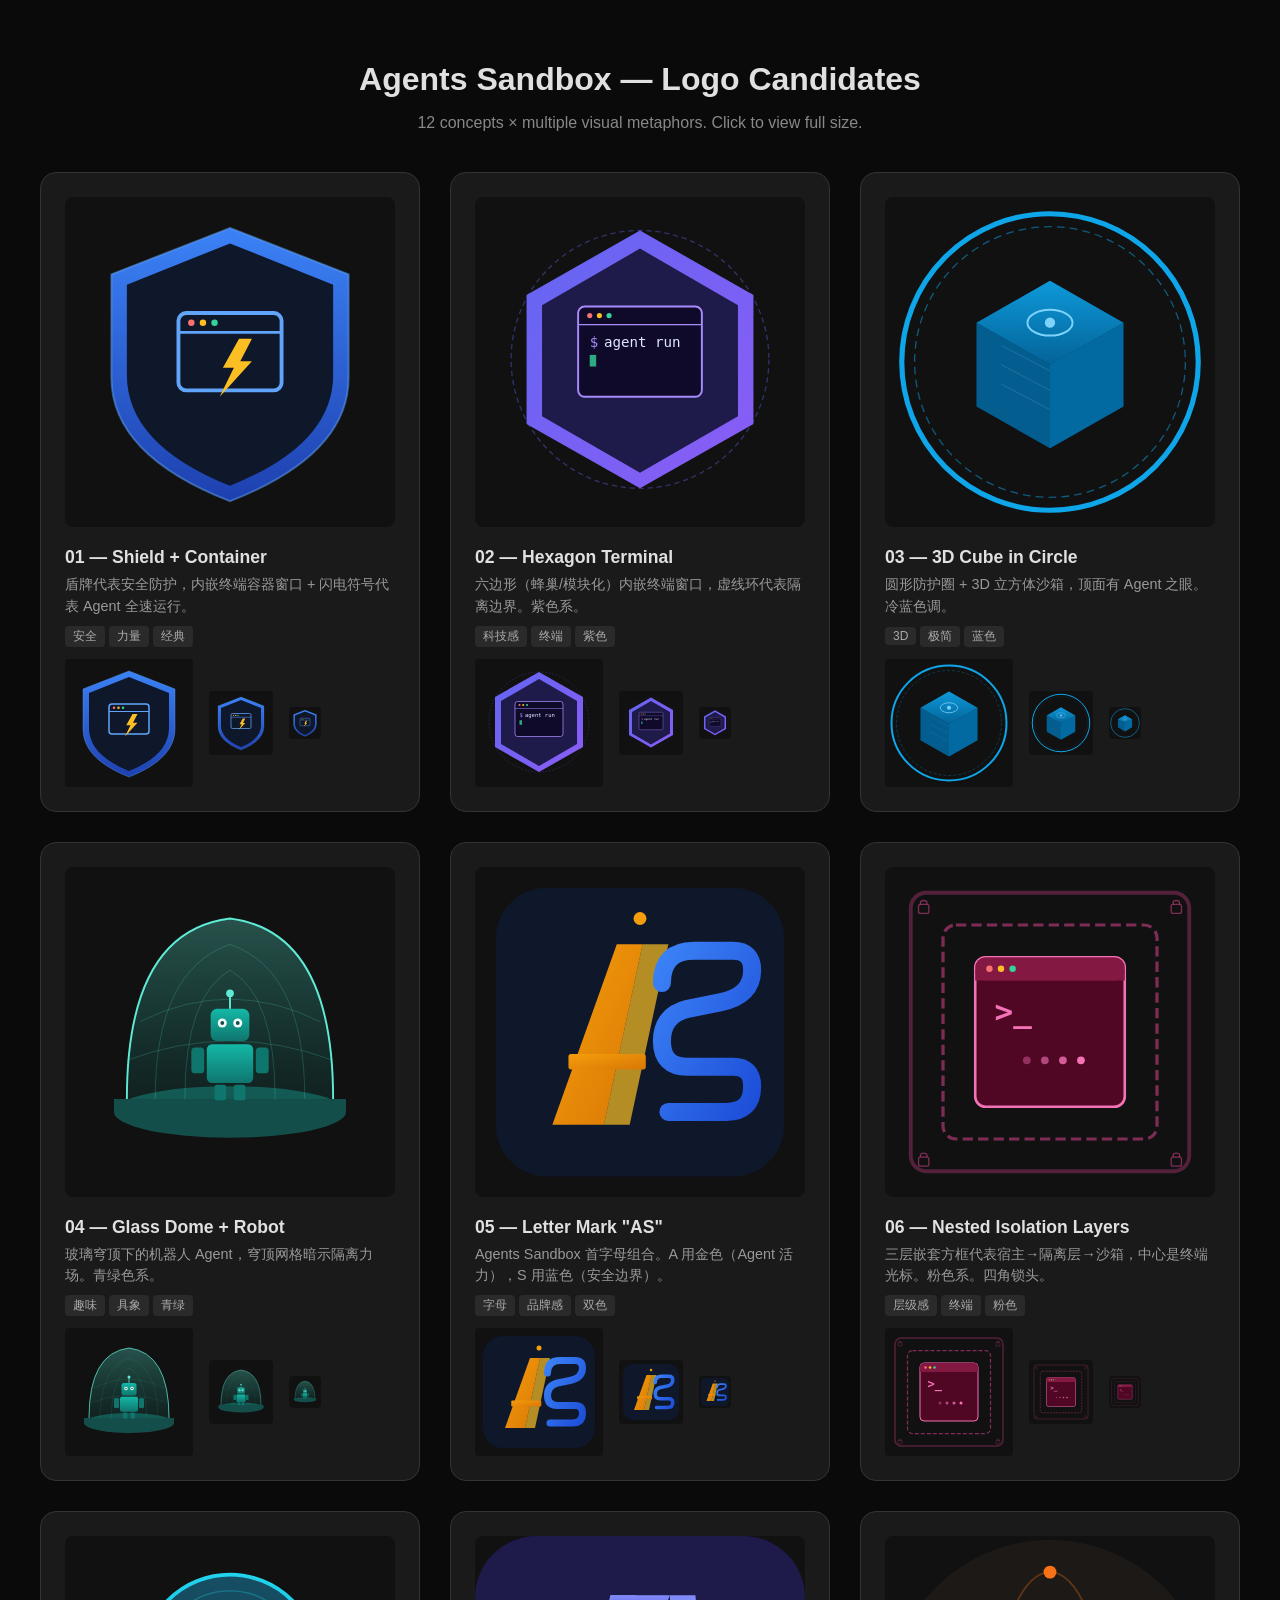
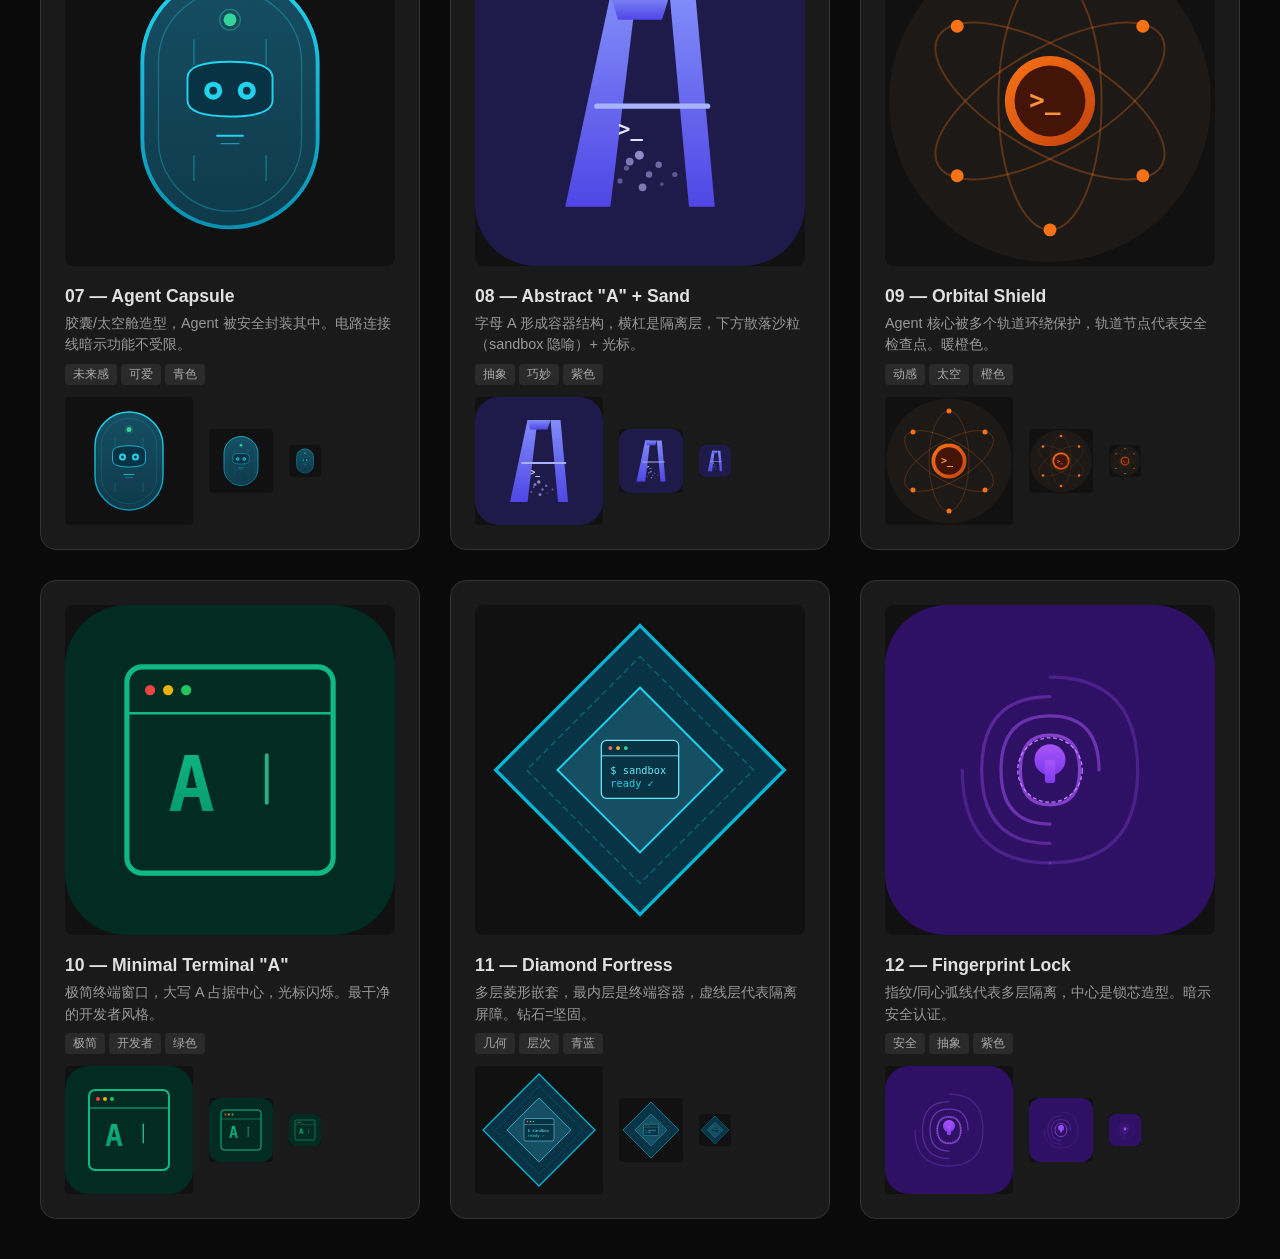
==== assets/logo-candidates/preview.html @ 558839f8 "[ISSUE-126] Add 12 logo/icon candidates for agents-sandbox 12 SVG logo concepts covering different v" ====
<!DOCTYPE html>
<html>
<head>
<meta charset="utf-8">
<title>Agents Sandbox Logo Candidates</title>
<style>
  body { background: #0a0a0a; color: #e0e0e0; font-family: -apple-system, BlinkMacSystemFont, 'Segoe UI', sans-serif; margin: 0; padding: 40px; }
  h1 { text-align: center; font-size: 2em; margin-bottom: 10px; }
  .subtitle { text-align: center; color: #888; margin-bottom: 40px; }
  .grid { display: grid; grid-template-columns: repeat(auto-fill, minmax(320px, 1fr)); gap: 30px; max-width: 1400px; margin: 0 auto; }
  .card { background: #1a1a1a; border-radius: 16px; padding: 24px; border: 1px solid #333; transition: border-color 0.2s; }
  .card:hover { border-color: #666; }
  .card img { width: 100%; aspect-ratio: 1; object-fit: contain; border-radius: 8px; background: #111; }
  .card h3 { margin: 16px 0 6px; font-size: 1.1em; }
  .card p { color: #999; font-size: 0.9em; margin: 0; line-height: 1.5; }
  .tag { display: inline-block; background: #2a2a2a; color: #aaa; padding: 2px 8px; border-radius: 4px; font-size: 0.75em; margin-right: 4px; margin-top: 8px; }
  .sizes { display: flex; gap: 16px; align-items: center; margin-top: 12px; }
  .sizes img { width: auto; border-radius: 4px; background: #111; }
</style>
</head>
<body>
<h1>Agents Sandbox — Logo Candidates</h1>
<p class="subtitle">12 concepts × multiple visual metaphors. Click to view full size.</p>
<div class="grid">

  <div class="card">
    <img src="01-shield-container.svg" alt="01">
    <h3>01 — Shield + Container</h3>
    <p>盾牌代表安全防护，内嵌终端容器窗口 + 闪电符号代表 Agent 全速运行。</p>
    <span class="tag">安全</span><span class="tag">力量</span><span class="tag">经典</span>
    <div class="sizes">
      <img src="01-shield-container.svg" width="128" height="128">
      <img src="01-shield-container.svg" width="64" height="64">
      <img src="01-shield-container.svg" width="32" height="32">
    </div>
  </div>

  <div class="card">
    <img src="02-hexagon-lock.svg" alt="02">
    <h3>02 — Hexagon Terminal</h3>
    <p>六边形（蜂巢/模块化）内嵌终端窗口，虚线环代表隔离边界。紫色系。</p>
    <span class="tag">科技感</span><span class="tag">终端</span><span class="tag">紫色</span>
    <div class="sizes">
      <img src="02-hexagon-lock.svg" width="128" height="128">
      <img src="02-hexagon-lock.svg" width="64" height="64">
      <img src="02-hexagon-lock.svg" width="32" height="32">
    </div>
  </div>

  <div class="card">
    <img src="03-box-in-circle.svg" alt="03">
    <h3>03 — 3D Cube in Circle</h3>
    <p>圆形防护圈 + 3D 立方体沙箱，顶面有 Agent 之眼。冷蓝色调。</p>
    <span class="tag">3D</span><span class="tag">极简</span><span class="tag">蓝色</span>
    <div class="sizes">
      <img src="03-box-in-circle.svg" width="128" height="128">
      <img src="03-box-in-circle.svg" width="64" height="64">
      <img src="03-box-in-circle.svg" width="32" height="32">
    </div>
  </div>

  <div class="card">
    <img src="04-sandbox-dome.svg" alt="04">
    <h3>04 — Glass Dome + Robot</h3>
    <p>玻璃穹顶下的机器人 Agent，穹顶网格暗示隔离力场。青绿色系。</p>
    <span class="tag">趣味</span><span class="tag">具象</span><span class="tag">青绿</span>
    <div class="sizes">
      <img src="04-sandbox-dome.svg" width="128" height="128">
      <img src="04-sandbox-dome.svg" width="64" height="64">
      <img src="04-sandbox-dome.svg" width="32" height="32">
    </div>
  </div>

  <div class="card">
    <img src="05-letter-as.svg" alt="05">
    <h3>05 — Letter Mark "AS"</h3>
    <p>Agents Sandbox 首字母组合。A 用金色（Agent 活力），S 用蓝色（安全边界）。</p>
    <span class="tag">字母</span><span class="tag">品牌感</span><span class="tag">双色</span>
    <div class="sizes">
      <img src="05-letter-as.svg" width="128" height="128">
      <img src="05-letter-as.svg" width="64" height="64">
      <img src="05-letter-as.svg" width="32" height="32">
    </div>
  </div>

  <div class="card">
    <img src="06-nested-squares.svg" alt="06">
    <h3>06 — Nested Isolation Layers</h3>
    <p>三层嵌套方框代表宿主→隔离层→沙箱，中心是终端光标。粉色系。四角锁头。</p>
    <span class="tag">层级感</span><span class="tag">终端</span><span class="tag">粉色</span>
    <div class="sizes">
      <img src="06-nested-squares.svg" width="128" height="128">
      <img src="06-nested-squares.svg" width="64" height="64">
      <img src="06-nested-squares.svg" width="32" height="32">
    </div>
  </div>

  <div class="card">
    <img src="07-capsule.svg" alt="07">
    <h3>07 — Agent Capsule</h3>
    <p>胶囊/太空舱造型，Agent 被安全封装其中。电路连接线暗示功能不受限。</p>
    <span class="tag">未来感</span><span class="tag">可爱</span><span class="tag">青色</span>
    <div class="sizes">
      <img src="07-capsule.svg" width="128" height="128">
      <img src="07-capsule.svg" width="64" height="64">
      <img src="07-capsule.svg" width="32" height="32">
    </div>
  </div>

  <div class="card">
    <img src="08-abstract-a.svg" alt="08">
    <h3>08 — Abstract "A" + Sand</h3>
    <p>字母 A 形成容器结构，横杠是隔离层，下方散落沙粒（sandbox 隐喻）+ 光标。</p>
    <span class="tag">抽象</span><span class="tag">巧妙</span><span class="tag">紫色</span>
    <div class="sizes">
      <img src="08-abstract-a.svg" width="128" height="128">
      <img src="08-abstract-a.svg" width="64" height="64">
      <img src="08-abstract-a.svg" width="32" height="32">
    </div>
  </div>

  <div class="card">
    <img src="09-orbit.svg" alt="09">
    <h3>09 — Orbital Shield</h3>
    <p>Agent 核心被多个轨道环绕保护，轨道节点代表安全检查点。暖橙色。</p>
    <span class="tag">动感</span><span class="tag">太空</span><span class="tag">橙色</span>
    <div class="sizes">
      <img src="09-orbit.svg" width="128" height="128">
      <img src="09-orbit.svg" width="64" height="64">
      <img src="09-orbit.svg" width="32" height="32">
    </div>
  </div>

  <div class="card">
    <img src="10-minimal-box.svg" alt="10">
    <h3>10 — Minimal Terminal "A"</h3>
    <p>极简终端窗口，大写 A 占据中心，光标闪烁。最干净的开发者风格。</p>
    <span class="tag">极简</span><span class="tag">开发者</span><span class="tag">绿色</span>
    <div class="sizes">
      <img src="10-minimal-box.svg" width="128" height="128">
      <img src="10-minimal-box.svg" width="64" height="64">
      <img src="10-minimal-box.svg" width="32" height="32">
    </div>
  </div>

  <div class="card">
    <img src="11-diamond-shield.svg" alt="11">
    <h3>11 — Diamond Fortress</h3>
    <p>多层菱形嵌套，最内层是终端容器，虚线层代表隔离屏障。钻石=坚固。</p>
    <span class="tag">几何</span><span class="tag">层次</span><span class="tag">青蓝</span>
    <div class="sizes">
      <img src="11-diamond-shield.svg" width="128" height="128">
      <img src="11-diamond-shield.svg" width="64" height="64">
      <img src="11-diamond-shield.svg" width="32" height="32">
    </div>
  </div>

  <div class="card">
    <img src="12-fingerprint-lock.svg" alt="12">
    <h3>12 — Fingerprint Lock</h3>
    <p>指纹/同心弧线代表多层隔离，中心是锁芯造型。暗示安全认证。</p>
    <span class="tag">安全</span><span class="tag">抽象</span><span class="tag">紫色</span>
    <div class="sizes">
      <img src="12-fingerprint-lock.svg" width="128" height="128">
      <img src="12-fingerprint-lock.svg" width="64" height="64">
      <img src="12-fingerprint-lock.svg" width="32" height="32">
    </div>
  </div>

</div>
</body>
</html>
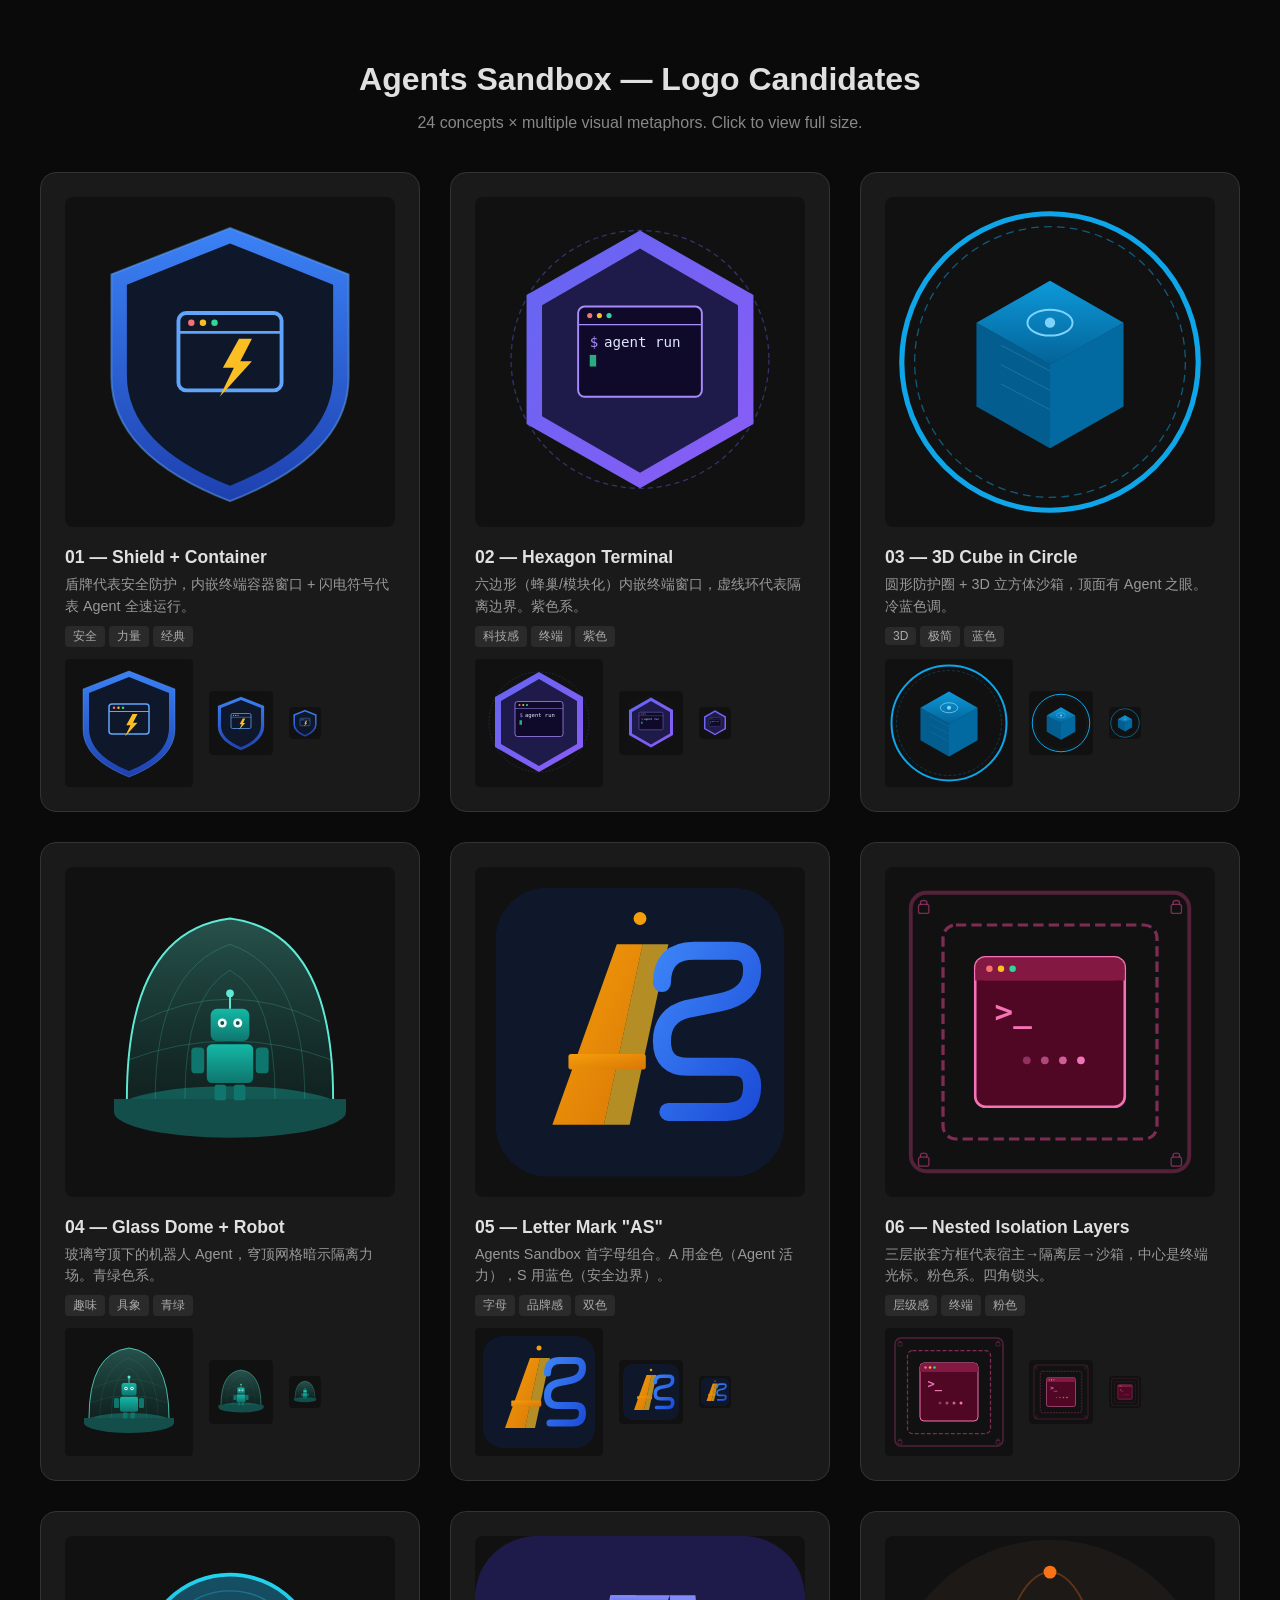
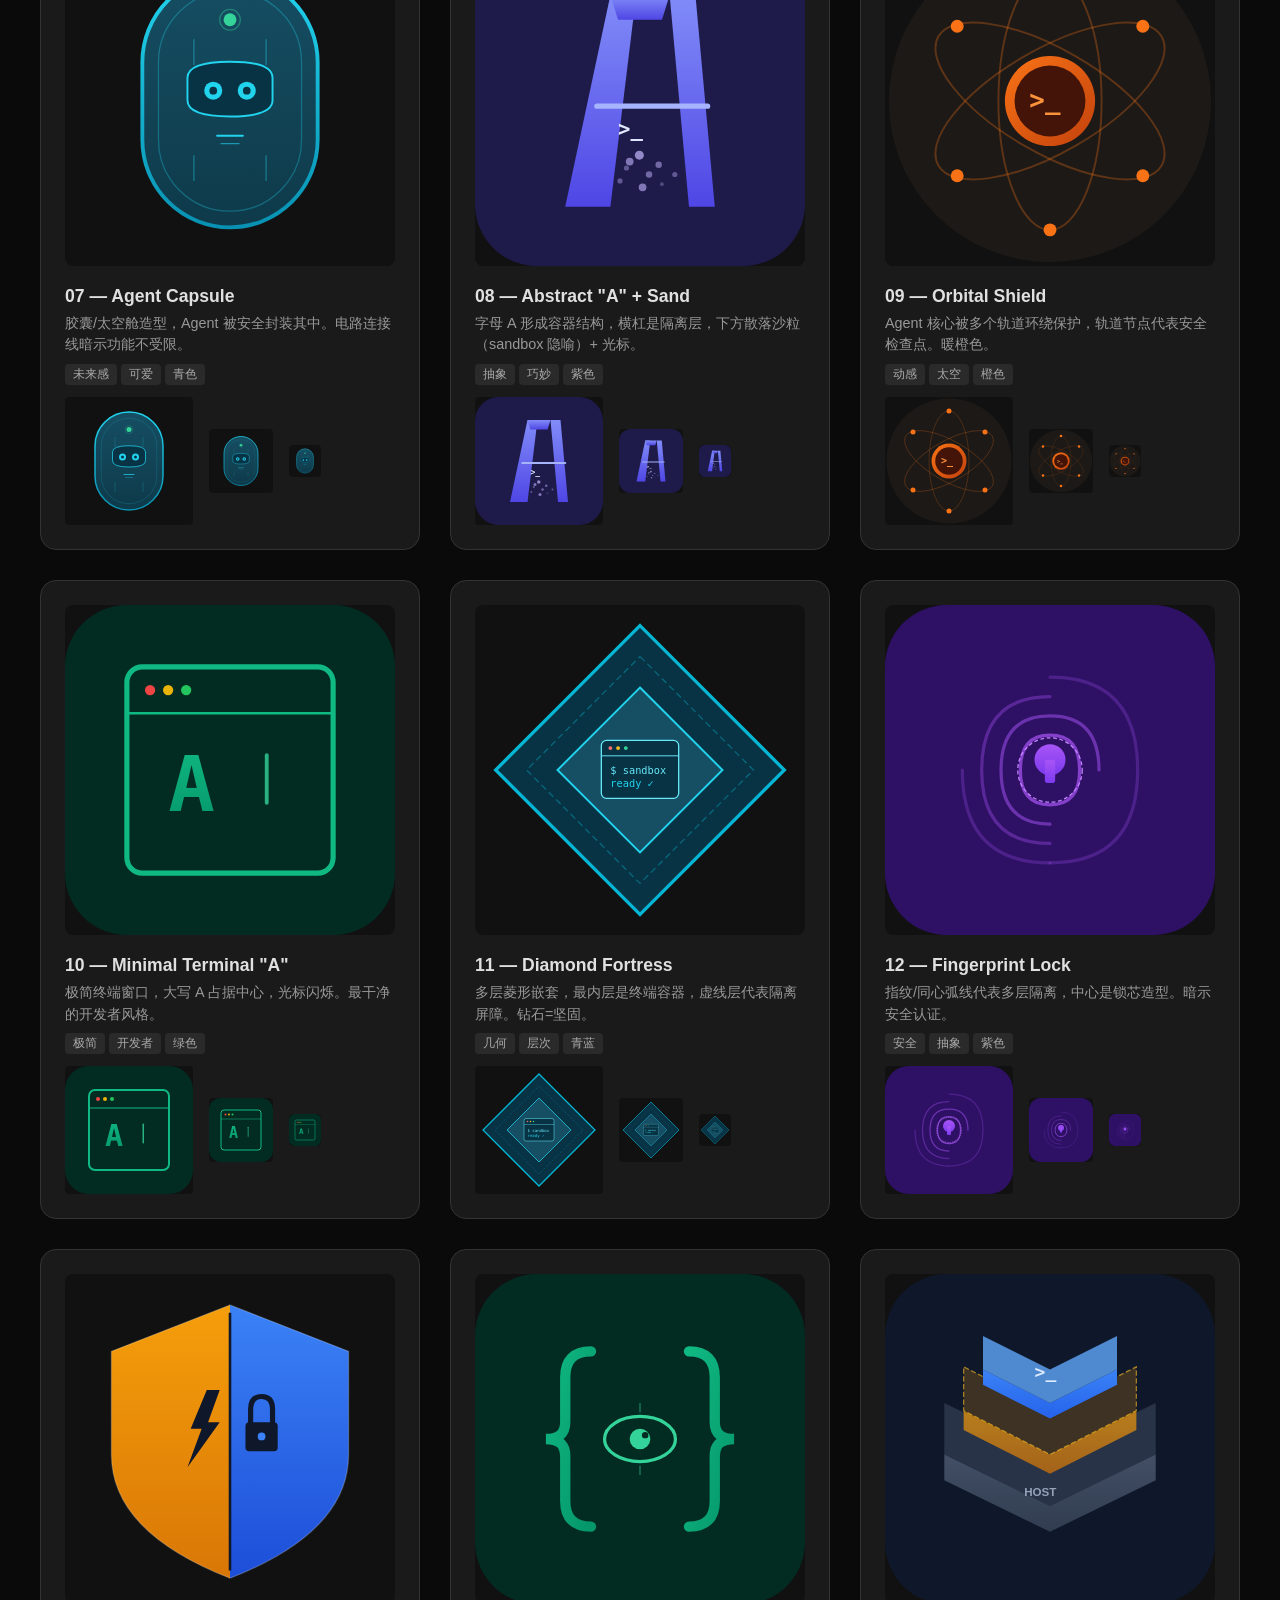
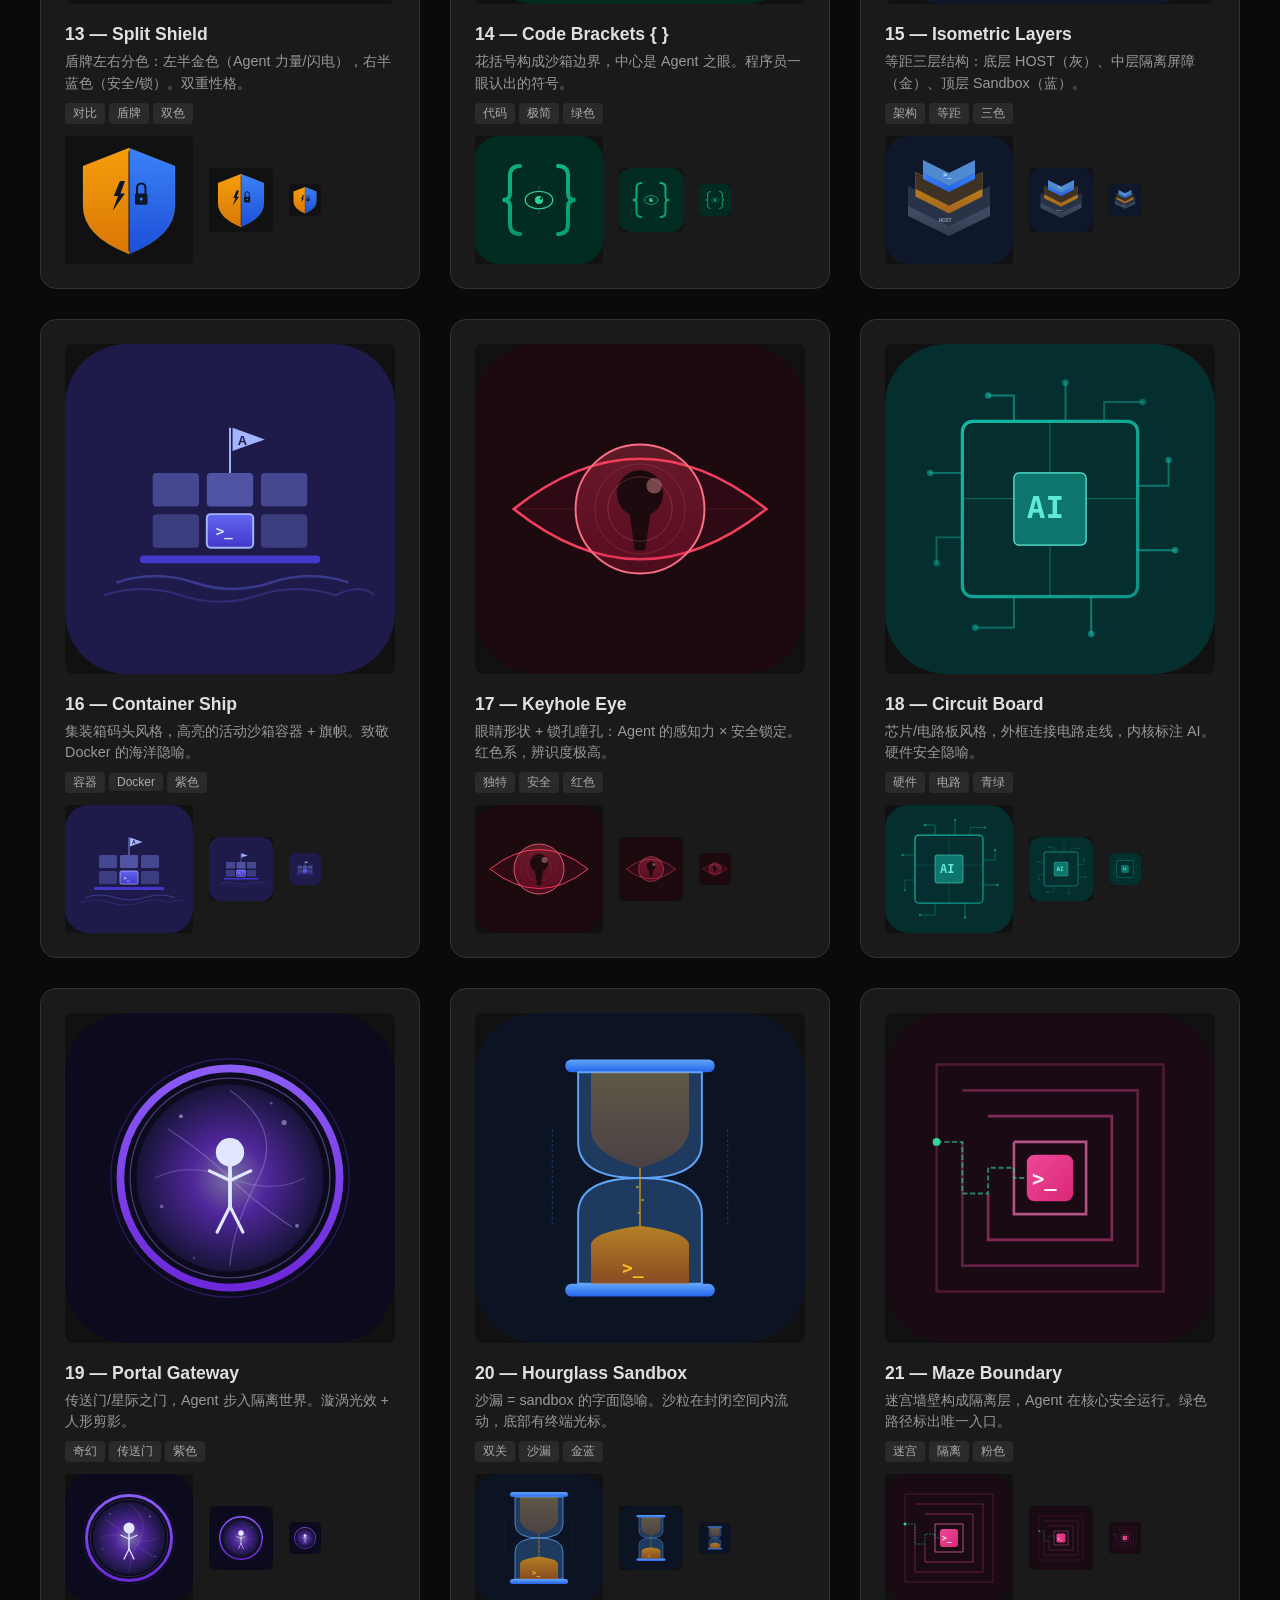
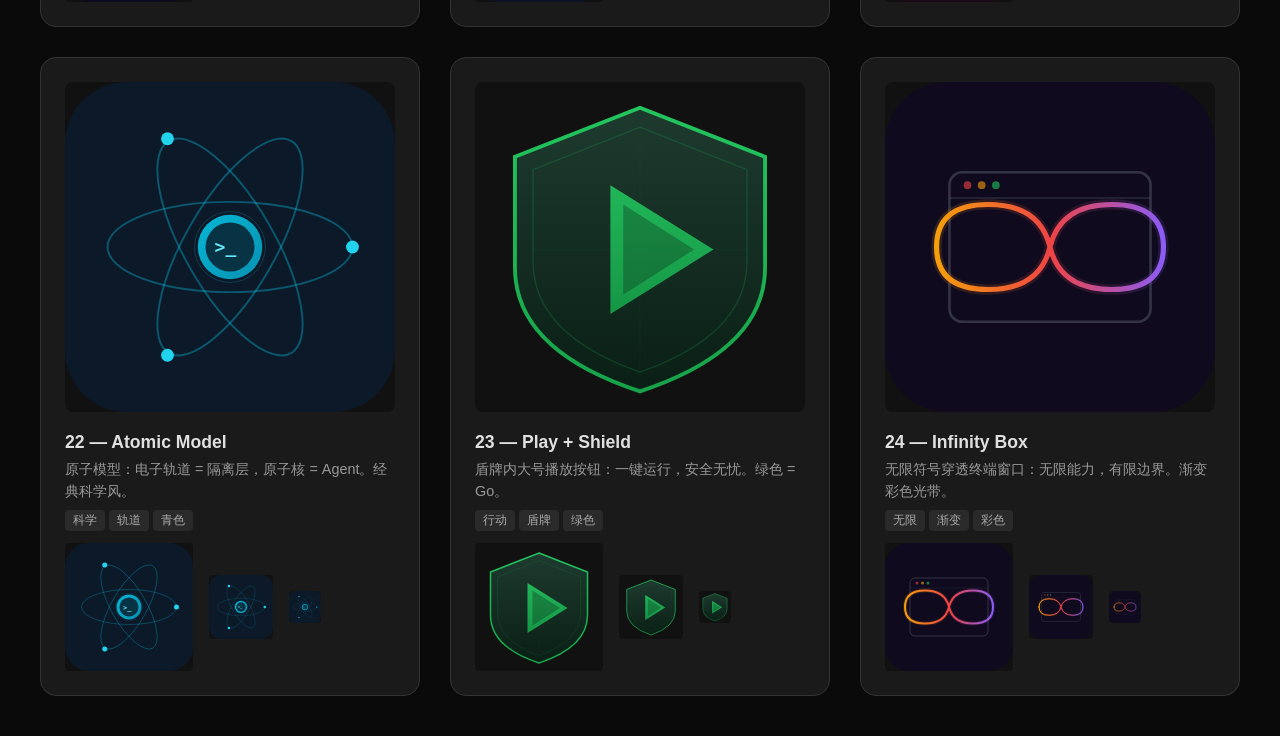
==== commit 27aefd78: "[ISSUE-126] Add 12 more logo candidates (13-24) and update preview New concepts: split shield, code " ====
--- a/assets/logo-candidates/preview.html
+++ b/assets/logo-candidates/preview.html
@@ -20,7 +20,7 @@
 </head>
 <body>
 <h1>Agents Sandbox — Logo Candidates</h1>
-<p class="subtitle">12 concepts × multiple visual metaphors. Click to view full size.</p>
+<p class="subtitle">24 concepts × multiple visual metaphors. Click to view full size.</p>
 <div class="grid">
 
   <div class="card">
@@ -167,6 +167,150 @@
     </div>
   </div>
 
+  <div class="card">
+    <img src="13-split-shield.svg" alt="13">
+    <h3>13 — Split Shield</h3>
+    <p>盾牌左右分色：左半金色（Agent 力量/闪电），右半蓝色（安全/锁）。双重性格。</p>
+    <span class="tag">对比</span><span class="tag">盾牌</span><span class="tag">双色</span>
+    <div class="sizes">
+      <img src="13-split-shield.svg" width="128" height="128">
+      <img src="13-split-shield.svg" width="64" height="64">
+      <img src="13-split-shield.svg" width="32" height="32">
+    </div>
+  </div>
+
+  <div class="card">
+    <img src="14-brackets-agent.svg" alt="14">
+    <h3>14 — Code Brackets { }</h3>
+    <p>花括号构成沙箱边界，中心是 Agent 之眼。程序员一眼认出的符号。</p>
+    <span class="tag">代码</span><span class="tag">极简</span><span class="tag">绿色</span>
+    <div class="sizes">
+      <img src="14-brackets-agent.svg" width="128" height="128">
+      <img src="14-brackets-agent.svg" width="64" height="64">
+      <img src="14-brackets-agent.svg" width="32" height="32">
+    </div>
+  </div>
+
+  <div class="card">
+    <img src="15-sandbox-layers.svg" alt="15">
+    <h3>15 — Isometric Layers</h3>
+    <p>等距三层结构：底层 HOST（灰）、中层隔离屏障（金）、顶层 Sandbox（蓝）。</p>
+    <span class="tag">架构</span><span class="tag">等距</span><span class="tag">三色</span>
+    <div class="sizes">
+      <img src="15-sandbox-layers.svg" width="128" height="128">
+      <img src="15-sandbox-layers.svg" width="64" height="64">
+      <img src="15-sandbox-layers.svg" width="32" height="32">
+    </div>
+  </div>
+
+  <div class="card">
+    <img src="16-container-whale.svg" alt="16">
+    <h3>16 — Container Ship</h3>
+    <p>集装箱码头风格，高亮的活动沙箱容器 + 旗帜。致敬 Docker 的海洋隐喻。</p>
+    <span class="tag">容器</span><span class="tag">Docker</span><span class="tag">紫色</span>
+    <div class="sizes">
+      <img src="16-container-whale.svg" width="128" height="128">
+      <img src="16-container-whale.svg" width="64" height="64">
+      <img src="16-container-whale.svg" width="32" height="32">
+    </div>
+  </div>
+
+  <div class="card">
+    <img src="17-keyhole-eye.svg" alt="17">
+    <h3>17 — Keyhole Eye</h3>
+    <p>眼睛形状 + 锁孔瞳孔：Agent 的感知力 × 安全锁定。红色系，辨识度极高。</p>
+    <span class="tag">独特</span><span class="tag">安全</span><span class="tag">红色</span>
+    <div class="sizes">
+      <img src="17-keyhole-eye.svg" width="128" height="128">
+      <img src="17-keyhole-eye.svg" width="64" height="64">
+      <img src="17-keyhole-eye.svg" width="32" height="32">
+    </div>
+  </div>
+
+  <div class="card">
+    <img src="18-circuit-box.svg" alt="18">
+    <h3>18 — Circuit Board</h3>
+    <p>芯片/电路板风格，外框连接电路走线，内核标注 AI。硬件安全隐喻。</p>
+    <span class="tag">硬件</span><span class="tag">电路</span><span class="tag">青绿</span>
+    <div class="sizes">
+      <img src="18-circuit-box.svg" width="128" height="128">
+      <img src="18-circuit-box.svg" width="64" height="64">
+      <img src="18-circuit-box.svg" width="32" height="32">
+    </div>
+  </div>
+
+  <div class="card">
+    <img src="19-portal.svg" alt="19">
+    <h3>19 — Portal Gateway</h3>
+    <p>传送门/星际之门，Agent 步入隔离世界。漩涡光效 + 人形剪影。</p>
+    <span class="tag">奇幻</span><span class="tag">传送门</span><span class="tag">紫色</span>
+    <div class="sizes">
+      <img src="19-portal.svg" width="128" height="128">
+      <img src="19-portal.svg" width="64" height="64">
+      <img src="19-portal.svg" width="32" height="32">
+    </div>
+  </div>
+
+  <div class="card">
+    <img src="20-hourglass.svg" alt="20">
+    <h3>20 — Hourglass Sandbox</h3>
+    <p>沙漏 = sandbox 的字面隐喻。沙粒在封闭空间内流动，底部有终端光标。</p>
+    <span class="tag">双关</span><span class="tag">沙漏</span><span class="tag">金蓝</span>
+    <div class="sizes">
+      <img src="20-hourglass.svg" width="128" height="128">
+      <img src="20-hourglass.svg" width="64" height="64">
+      <img src="20-hourglass.svg" width="32" height="32">
+    </div>
+  </div>
+
+  <div class="card">
+    <img src="21-maze-box.svg" alt="21">
+    <h3>21 — Maze Boundary</h3>
+    <p>迷宫墙壁构成隔离层，Agent 在核心安全运行。绿色路径标出唯一入口。</p>
+    <span class="tag">迷宫</span><span class="tag">隔离</span><span class="tag">粉色</span>
+    <div class="sizes">
+      <img src="21-maze-box.svg" width="128" height="128">
+      <img src="21-maze-box.svg" width="64" height="64">
+      <img src="21-maze-box.svg" width="32" height="32">
+    </div>
+  </div>
+
+  <div class="card">
+    <img src="22-atomic.svg" alt="22">
+    <h3>22 — Atomic Model</h3>
+    <p>原子模型：电子轨道 = 隔离层，原子核 = Agent。经典科学风。</p>
+    <span class="tag">科学</span><span class="tag">轨道</span><span class="tag">青色</span>
+    <div class="sizes">
+      <img src="22-atomic.svg" width="128" height="128">
+      <img src="22-atomic.svg" width="64" height="64">
+      <img src="22-atomic.svg" width="32" height="32">
+    </div>
+  </div>
+
+  <div class="card">
+    <img src="23-play-shield.svg" alt="23">
+    <h3>23 — Play + Shield</h3>
+    <p>盾牌内大号播放按钮：一键运行，安全无忧。绿色 = Go。</p>
+    <span class="tag">行动</span><span class="tag">盾牌</span><span class="tag">绿色</span>
+    <div class="sizes">
+      <img src="23-play-shield.svg" width="128" height="128">
+      <img src="23-play-shield.svg" width="64" height="64">
+      <img src="23-play-shield.svg" width="32" height="32">
+    </div>
+  </div>
+
+  <div class="card">
+    <img src="24-infinity-box.svg" alt="24">
+    <h3>24 — Infinity Box</h3>
+    <p>无限符号穿透终端窗口：无限能力，有限边界。渐变彩色光带。</p>
+    <span class="tag">无限</span><span class="tag">渐变</span><span class="tag">彩色</span>
+    <div class="sizes">
+      <img src="24-infinity-box.svg" width="128" height="128">
+      <img src="24-infinity-box.svg" width="64" height="64">
+      <img src="24-infinity-box.svg" width="32" height="32">
+    </div>
+  </div>
+
 </div>
 </body>
 </html>
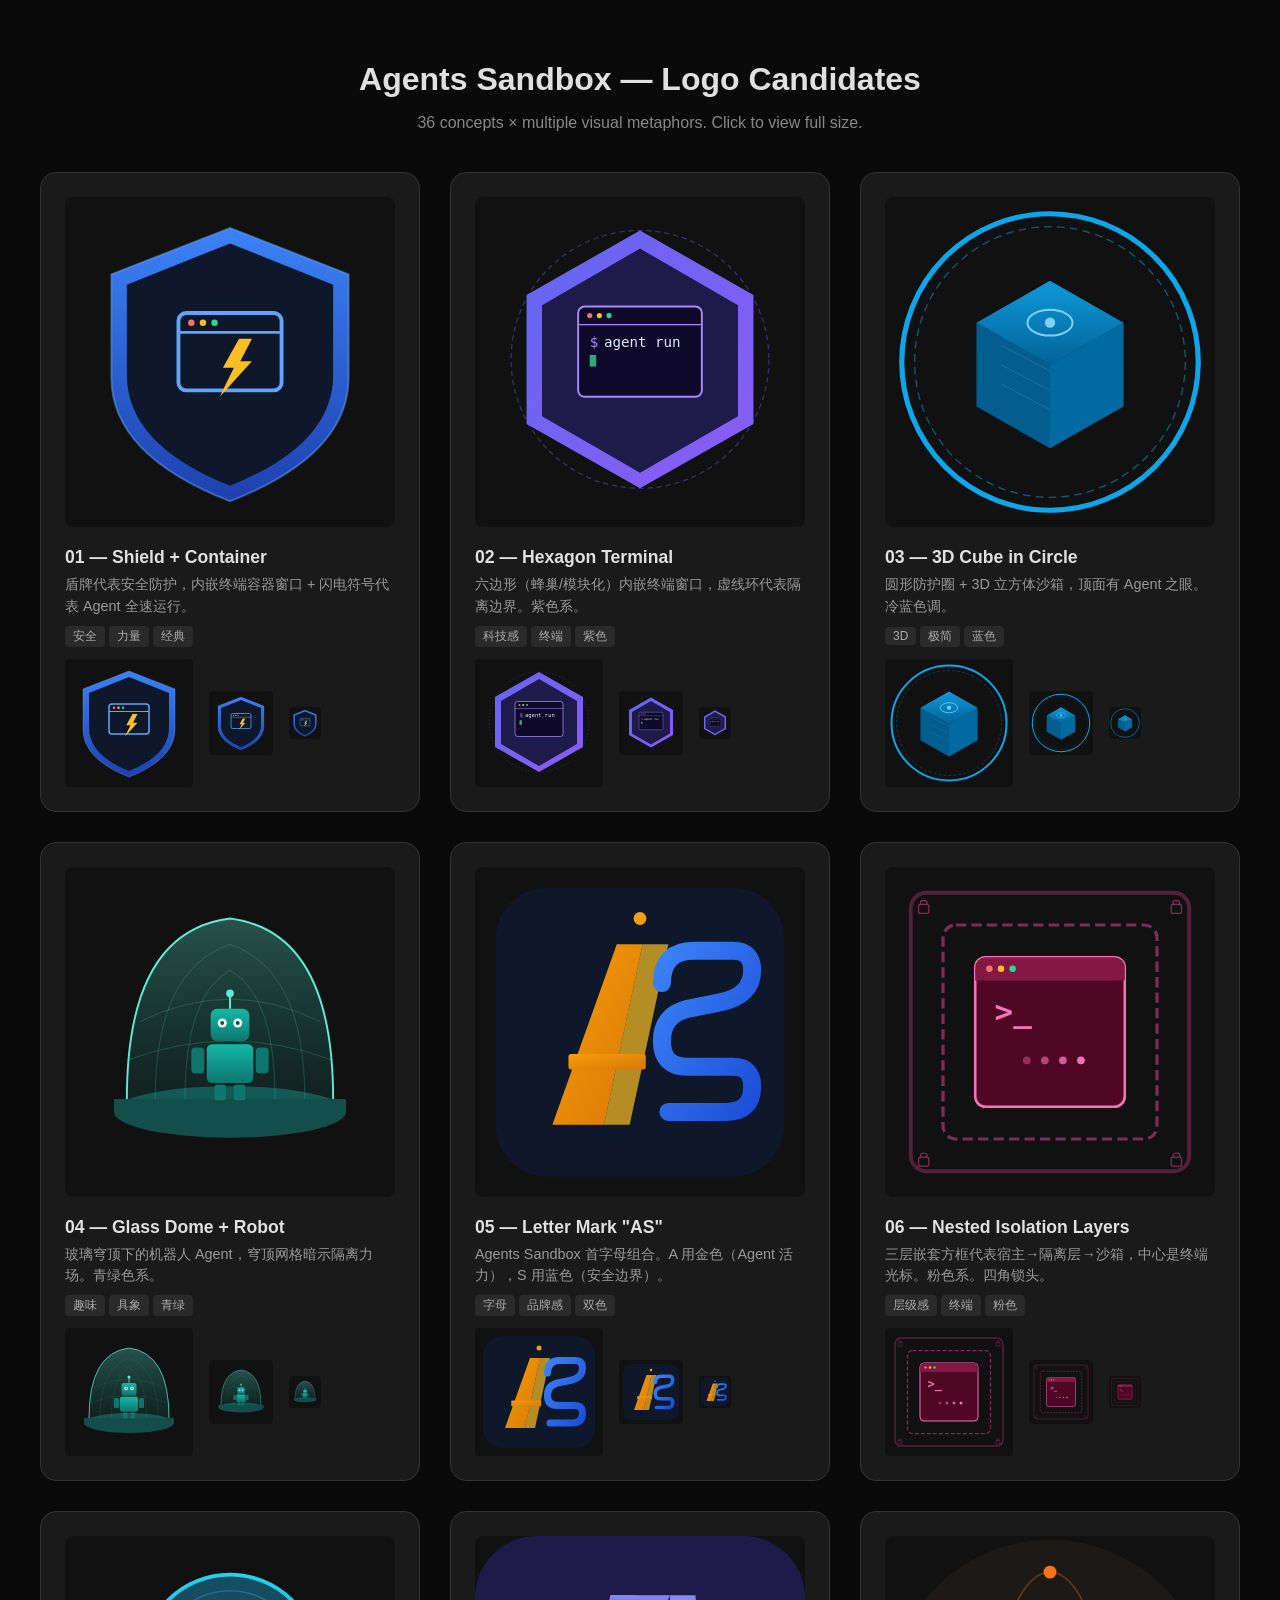
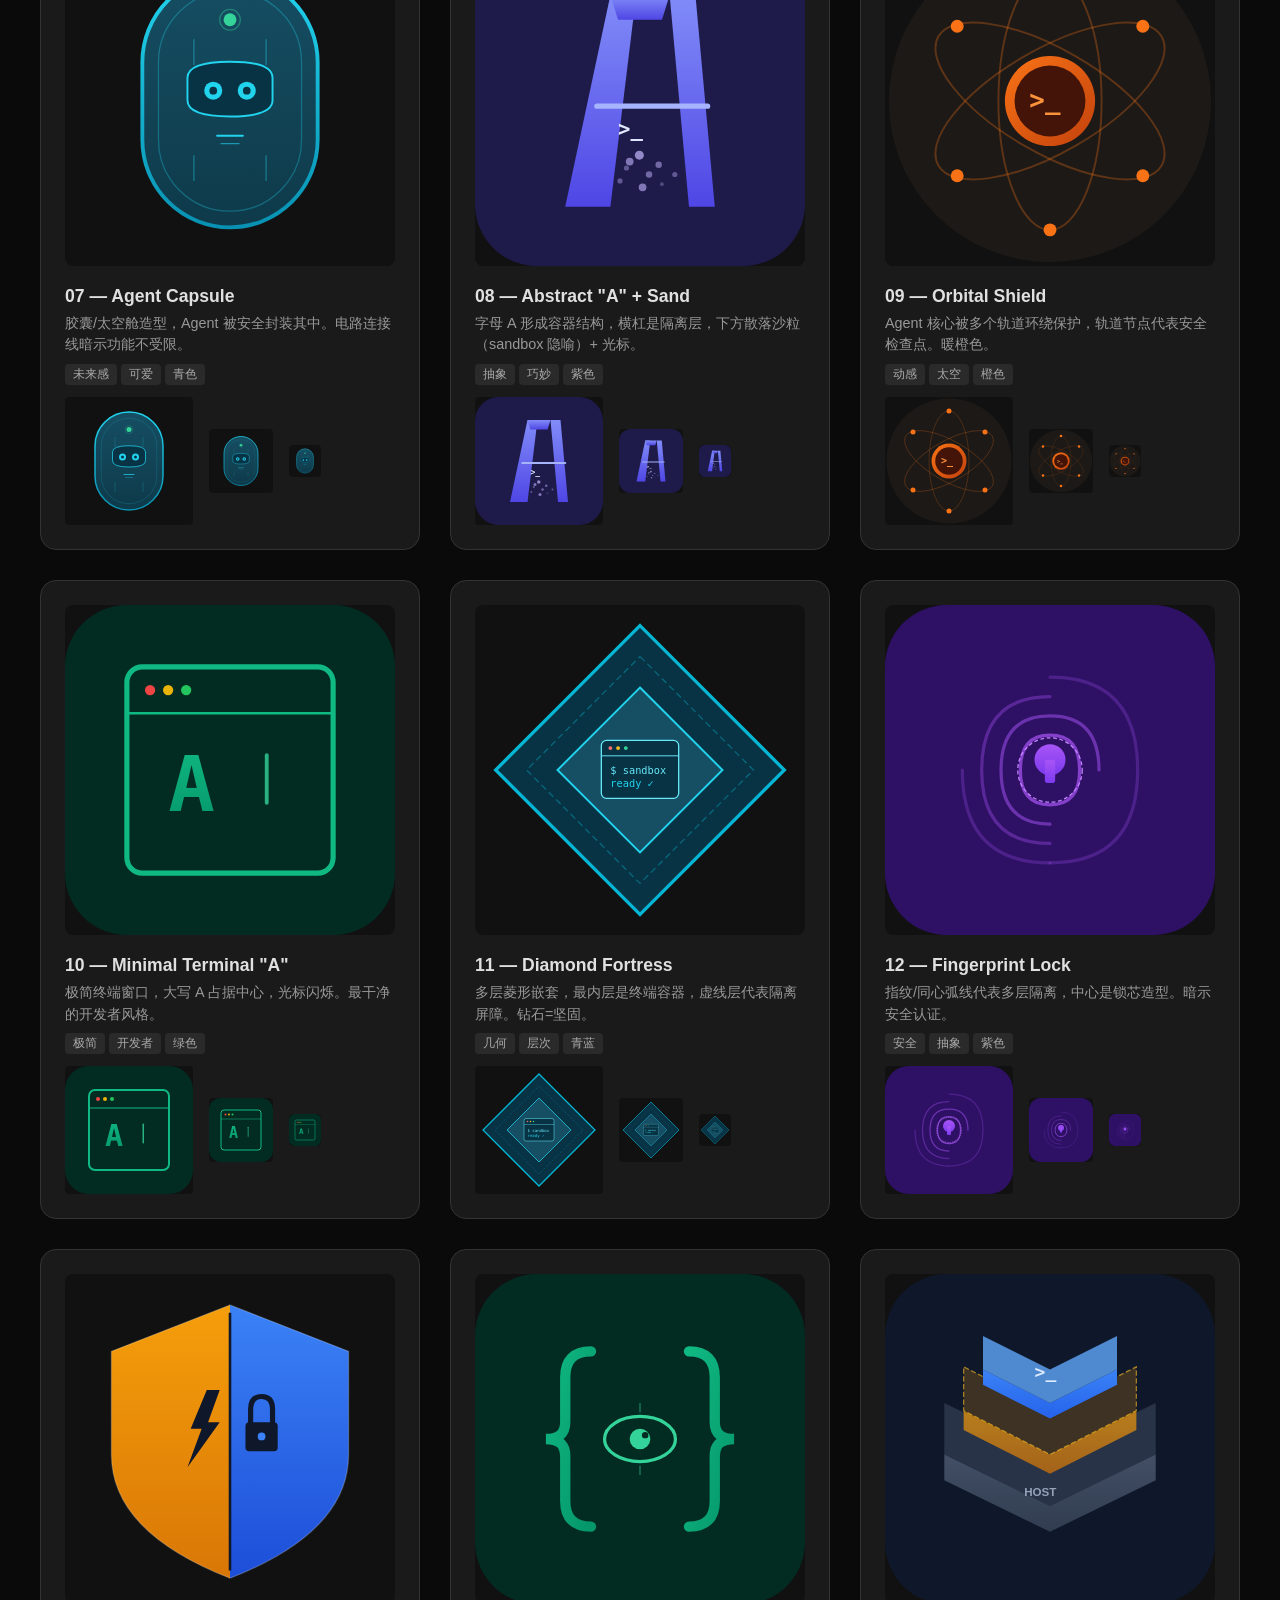
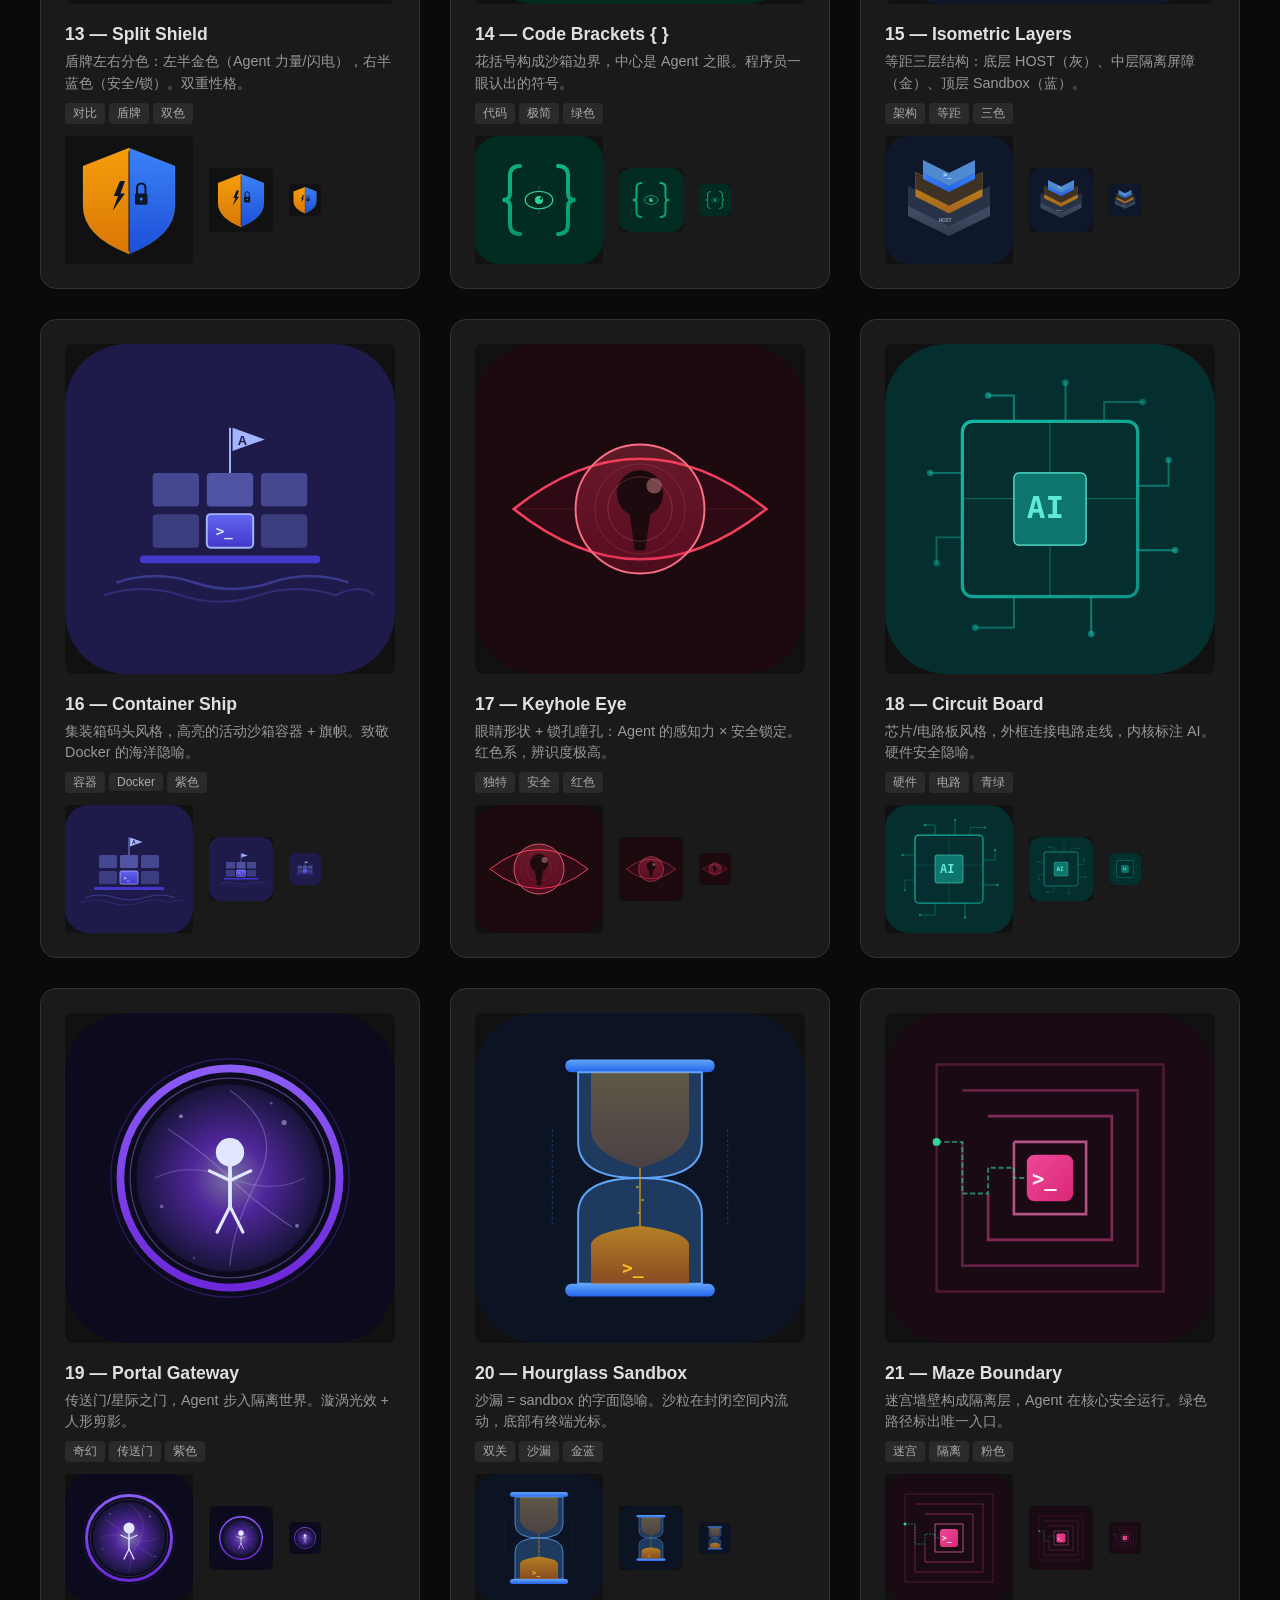
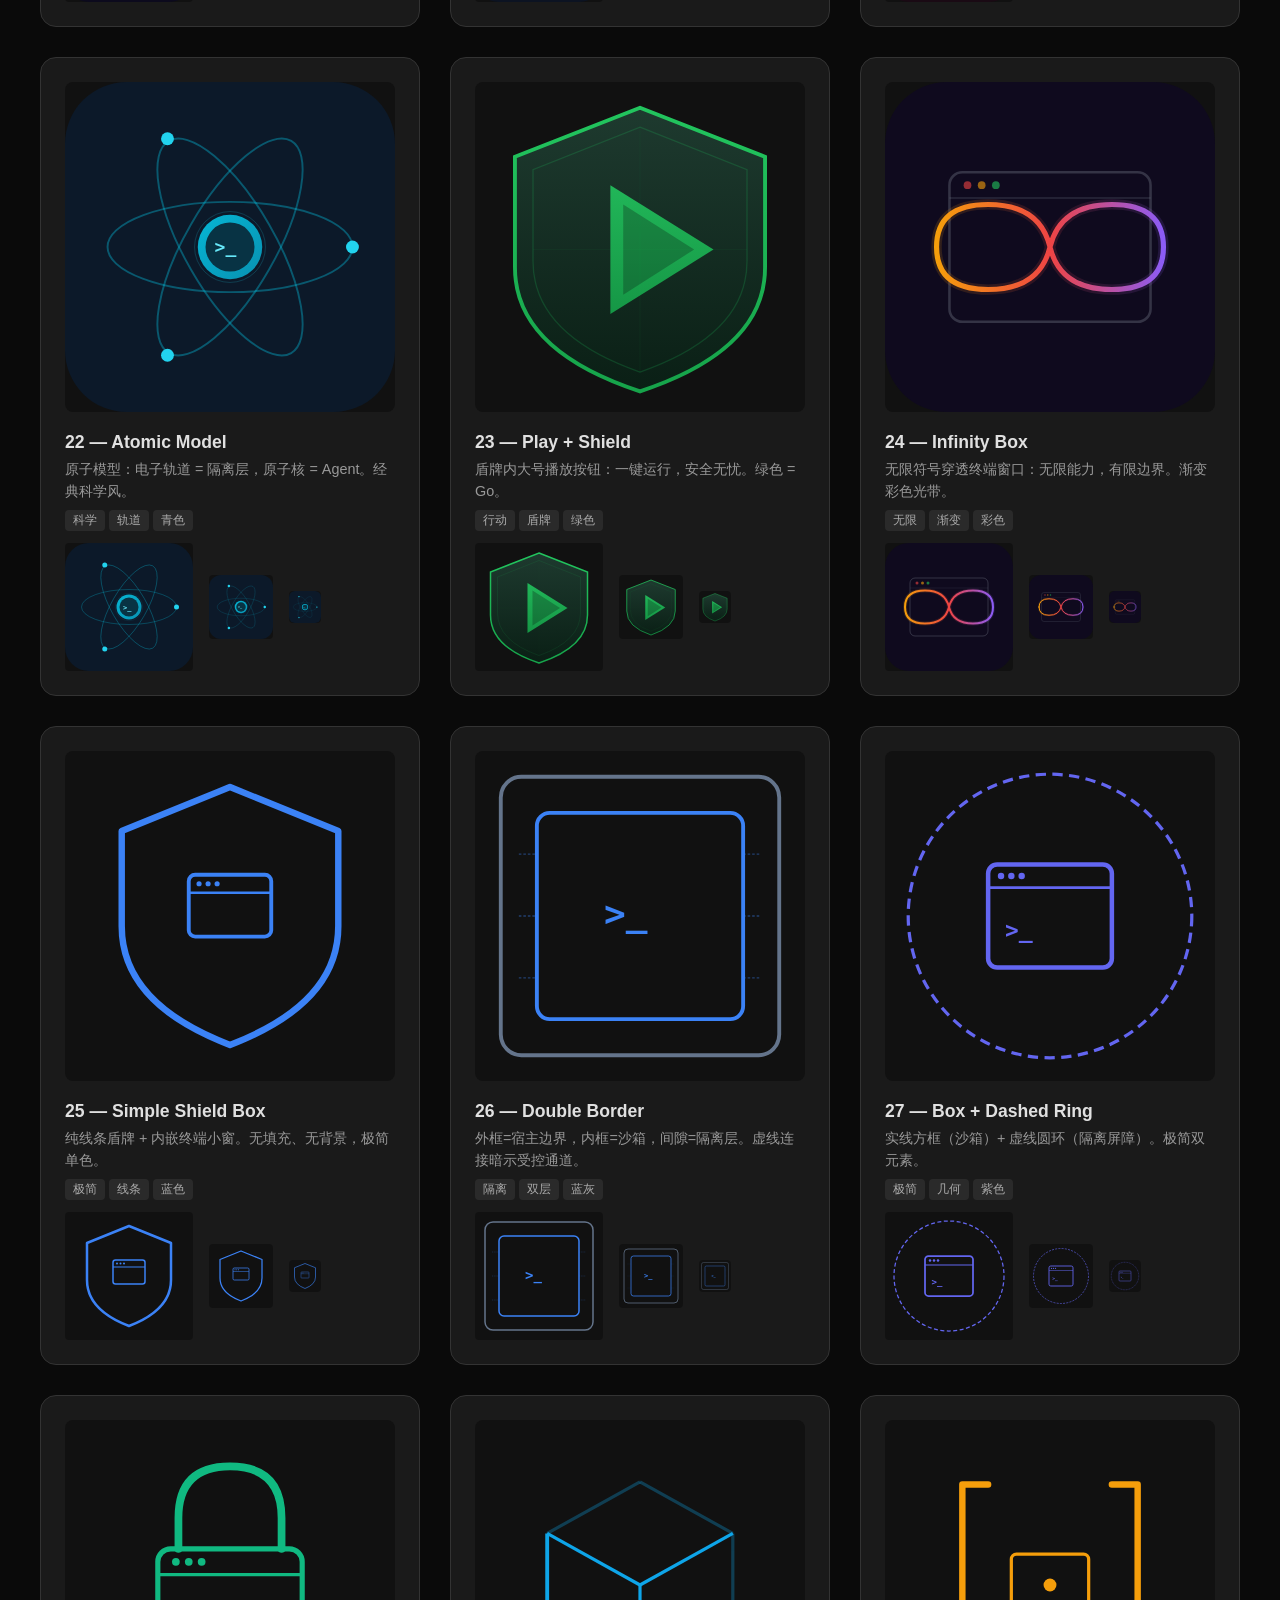
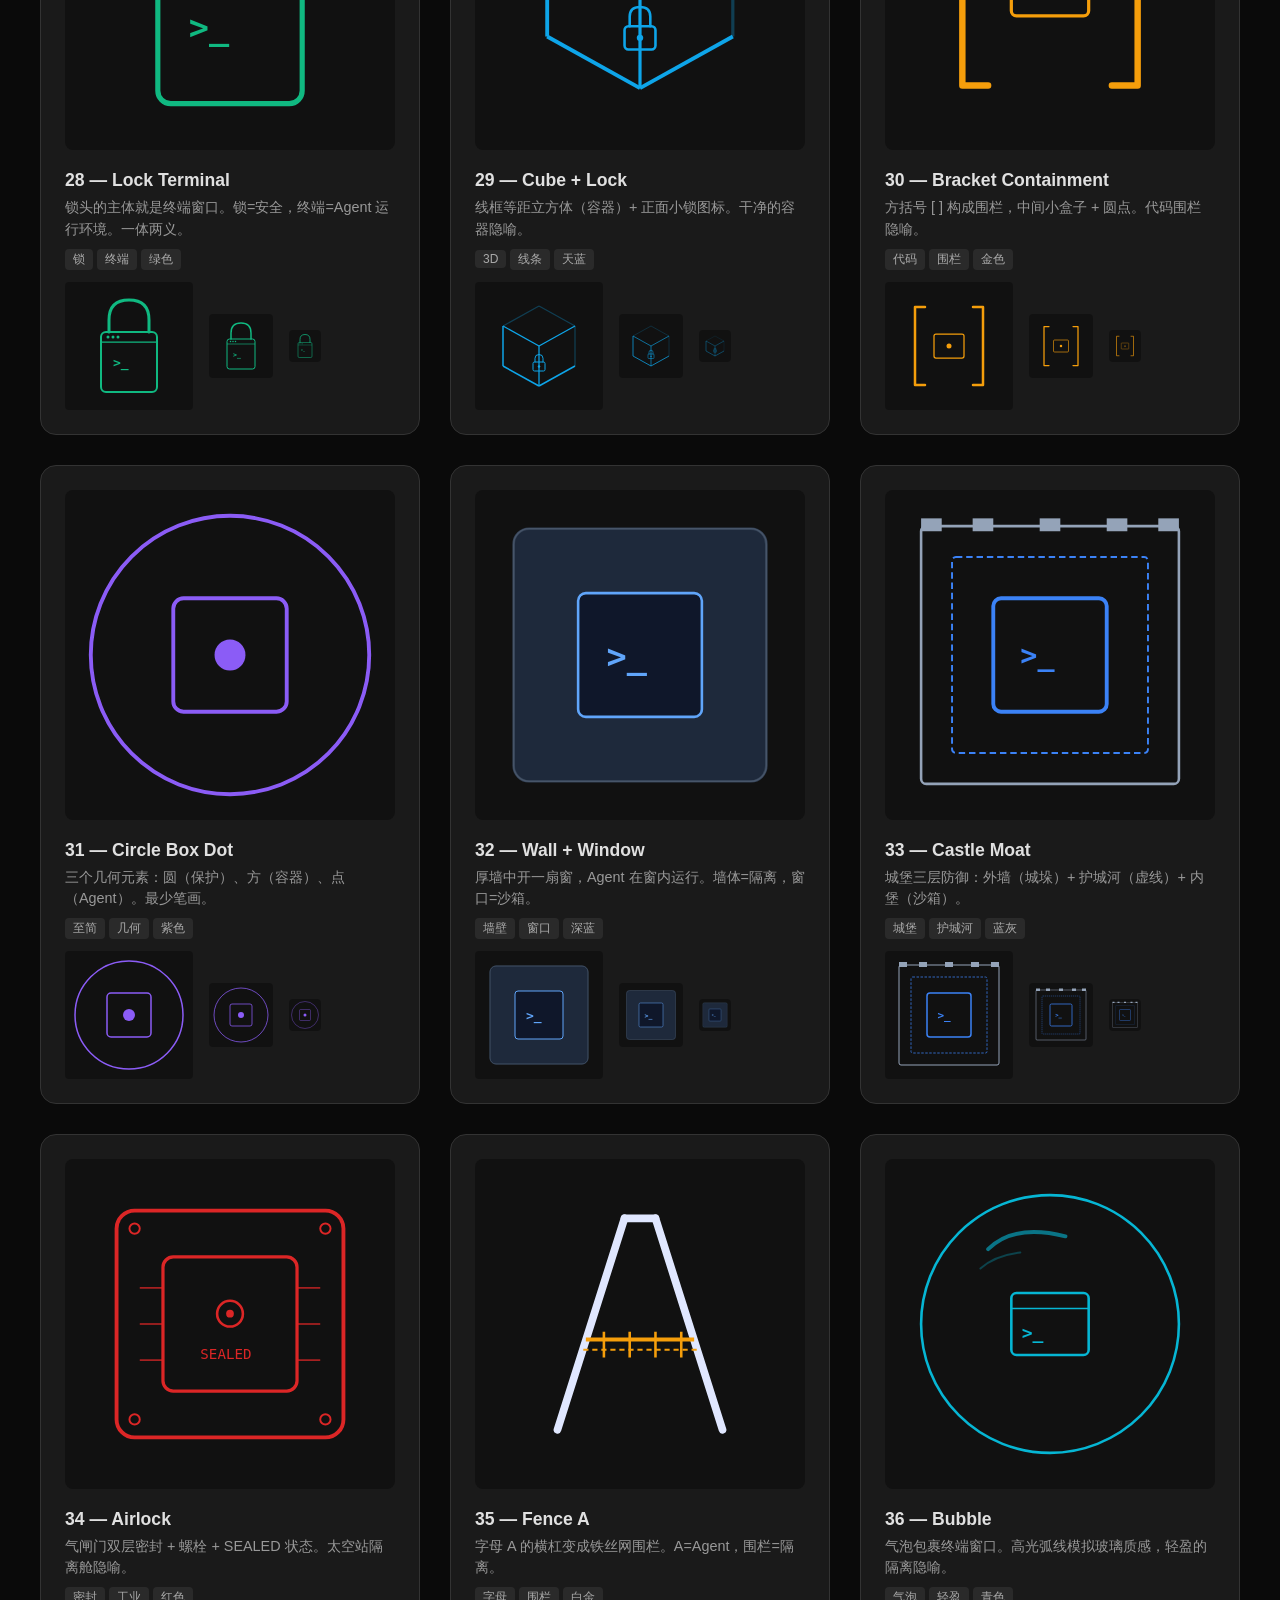
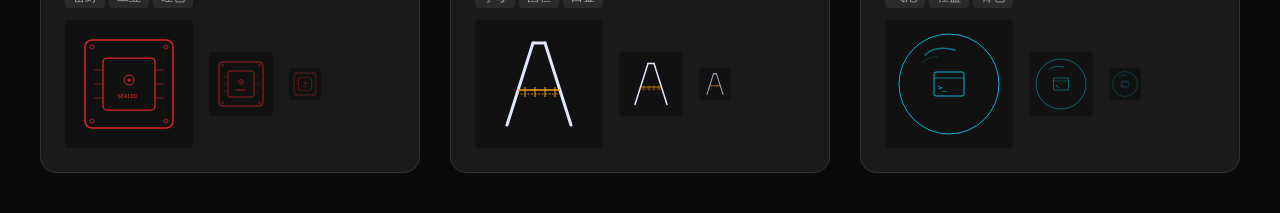
==== commit 541e617b: "[ISSUE-126] Add 12 simplified logo candidates (25-36) and update preview Minimalist designs focused " ====
--- a/assets/logo-candidates/preview.html
+++ b/assets/logo-candidates/preview.html
@@ -20,7 +20,7 @@
 </head>
 <body>
 <h1>Agents Sandbox — Logo Candidates</h1>
-<p class="subtitle">24 concepts × multiple visual metaphors. Click to view full size.</p>
+<p class="subtitle">36 concepts × multiple visual metaphors. Click to view full size.</p>
 <div class="grid">
 
   <div class="card">
@@ -311,6 +311,150 @@
     </div>
   </div>
 
+  <div class="card">
+    <img src="25-simple-shield-box.svg" alt="25">
+    <h3>25 — Simple Shield Box</h3>
+    <p>纯线条盾牌 + 内嵌终端小窗。无填充、无背景，极简单色。</p>
+    <span class="tag">极简</span><span class="tag">线条</span><span class="tag">蓝色</span>
+    <div class="sizes">
+      <img src="25-simple-shield-box.svg" width="128" height="128">
+      <img src="25-simple-shield-box.svg" width="64" height="64">
+      <img src="25-simple-shield-box.svg" width="32" height="32">
+    </div>
+  </div>
+
+  <div class="card">
+    <img src="26-double-border.svg" alt="26">
+    <h3>26 — Double Border</h3>
+    <p>外框=宿主边界，内框=沙箱，间隙=隔离层。虚线连接暗示受控通道。</p>
+    <span class="tag">隔离</span><span class="tag">双层</span><span class="tag">蓝灰</span>
+    <div class="sizes">
+      <img src="26-double-border.svg" width="128" height="128">
+      <img src="26-double-border.svg" width="64" height="64">
+      <img src="26-double-border.svg" width="32" height="32">
+    </div>
+  </div>
+
+  <div class="card">
+    <img src="27-box-dashed-ring.svg" alt="27">
+    <h3>27 — Box + Dashed Ring</h3>
+    <p>实线方框（沙箱）+ 虚线圆环（隔离屏障）。极简双元素。</p>
+    <span class="tag">极简</span><span class="tag">几何</span><span class="tag">紫色</span>
+    <div class="sizes">
+      <img src="27-box-dashed-ring.svg" width="128" height="128">
+      <img src="27-box-dashed-ring.svg" width="64" height="64">
+      <img src="27-box-dashed-ring.svg" width="32" height="32">
+    </div>
+  </div>
+
+  <div class="card">
+    <img src="28-lock-terminal.svg" alt="28">
+    <h3>28 — Lock Terminal</h3>
+    <p>锁头的主体就是终端窗口。锁=安全，终端=Agent 运行环境。一体两义。</p>
+    <span class="tag">锁</span><span class="tag">终端</span><span class="tag">绿色</span>
+    <div class="sizes">
+      <img src="28-lock-terminal.svg" width="128" height="128">
+      <img src="28-lock-terminal.svg" width="64" height="64">
+      <img src="28-lock-terminal.svg" width="32" height="32">
+    </div>
+  </div>
+
+  <div class="card">
+    <img src="29-cube-outline.svg" alt="29">
+    <h3>29 — Cube + Lock</h3>
+    <p>线框等距立方体（容器）+ 正面小锁图标。干净的容器隐喻。</p>
+    <span class="tag">3D</span><span class="tag">线条</span><span class="tag">天蓝</span>
+    <div class="sizes">
+      <img src="29-cube-outline.svg" width="128" height="128">
+      <img src="29-cube-outline.svg" width="64" height="64">
+      <img src="29-cube-outline.svg" width="32" height="32">
+    </div>
+  </div>
+
+  <div class="card">
+    <img src="30-bracket-shield.svg" alt="30">
+    <h3>30 — Bracket Containment</h3>
+    <p>方括号 [ ] 构成围栏，中间小盒子 + 圆点。代码围栏隐喻。</p>
+    <span class="tag">代码</span><span class="tag">围栏</span><span class="tag">金色</span>
+    <div class="sizes">
+      <img src="30-bracket-shield.svg" width="128" height="128">
+      <img src="30-bracket-shield.svg" width="64" height="64">
+      <img src="30-bracket-shield.svg" width="32" height="32">
+    </div>
+  </div>
+
+  <div class="card">
+    <img src="31-circle-box-dot.svg" alt="31">
+    <h3>31 — Circle Box Dot</h3>
+    <p>三个几何元素：圆（保护）、方（容器）、点（Agent）。最少笔画。</p>
+    <span class="tag">至简</span><span class="tag">几何</span><span class="tag">紫色</span>
+    <div class="sizes">
+      <img src="31-circle-box-dot.svg" width="128" height="128">
+      <img src="31-circle-box-dot.svg" width="64" height="64">
+      <img src="31-circle-box-dot.svg" width="32" height="32">
+    </div>
+  </div>
+
+  <div class="card">
+    <img src="32-wall-cursor.svg" alt="32">
+    <h3>32 — Wall + Window</h3>
+    <p>厚墙中开一扇窗，Agent 在窗内运行。墙体=隔离，窗口=沙箱。</p>
+    <span class="tag">墙壁</span><span class="tag">窗口</span><span class="tag">深蓝</span>
+    <div class="sizes">
+      <img src="32-wall-cursor.svg" width="128" height="128">
+      <img src="32-wall-cursor.svg" width="64" height="64">
+      <img src="32-wall-cursor.svg" width="32" height="32">
+    </div>
+  </div>
+
+  <div class="card">
+    <img src="33-moat.svg" alt="33">
+    <h3>33 — Castle Moat</h3>
+    <p>城堡三层防御：外墙（城垛）+ 护城河（虚线）+ 内堡（沙箱）。</p>
+    <span class="tag">城堡</span><span class="tag">护城河</span><span class="tag">蓝灰</span>
+    <div class="sizes">
+      <img src="33-moat.svg" width="128" height="128">
+      <img src="33-moat.svg" width="64" height="64">
+      <img src="33-moat.svg" width="32" height="32">
+    </div>
+  </div>
+
+  <div class="card">
+    <img src="34-airlock.svg" alt="34">
+    <h3>34 — Airlock</h3>
+    <p>气闸门双层密封 + 螺栓 + SEALED 状态。太空站隔离舱隐喻。</p>
+    <span class="tag">密封</span><span class="tag">工业</span><span class="tag">红色</span>
+    <div class="sizes">
+      <img src="34-airlock.svg" width="128" height="128">
+      <img src="34-airlock.svg" width="64" height="64">
+      <img src="34-airlock.svg" width="32" height="32">
+    </div>
+  </div>
+
+  <div class="card">
+    <img src="35-fence-a.svg" alt="35">
+    <h3>35 — Fence A</h3>
+    <p>字母 A 的横杠变成铁丝网围栏。A=Agent，围栏=隔离。</p>
+    <span class="tag">字母</span><span class="tag">围栏</span><span class="tag">白金</span>
+    <div class="sizes">
+      <img src="35-fence-a.svg" width="128" height="128">
+      <img src="35-fence-a.svg" width="64" height="64">
+      <img src="35-fence-a.svg" width="32" height="32">
+    </div>
+  </div>
+
+  <div class="card">
+    <img src="36-bubble.svg" alt="36">
+    <h3>36 — Bubble</h3>
+    <p>气泡包裹终端窗口。高光弧线模拟玻璃质感，轻盈的隔离隐喻。</p>
+    <span class="tag">气泡</span><span class="tag">轻盈</span><span class="tag">青色</span>
+    <div class="sizes">
+      <img src="36-bubble.svg" width="128" height="128">
+      <img src="36-bubble.svg" width="64" height="64">
+      <img src="36-bubble.svg" width="32" height="32">
+    </div>
+  </div>
+
 </div>
 </body>
 </html>
